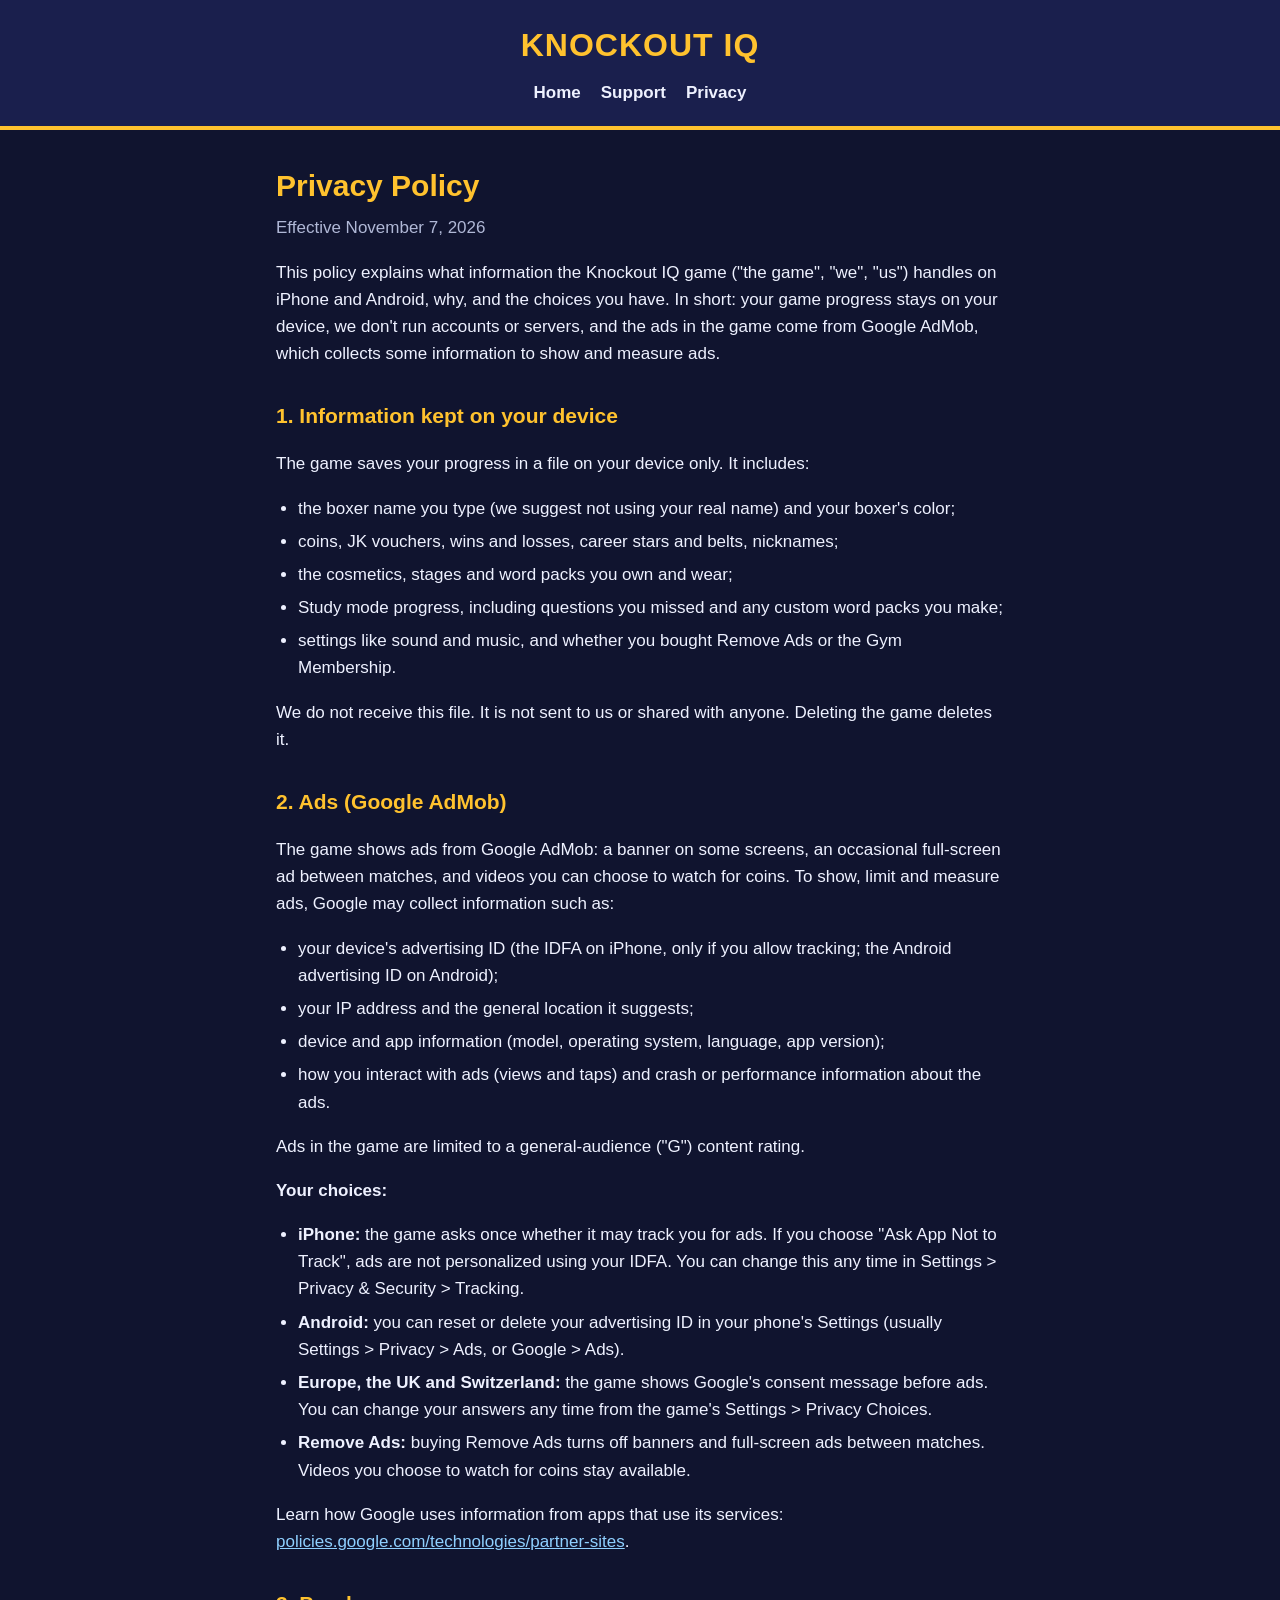
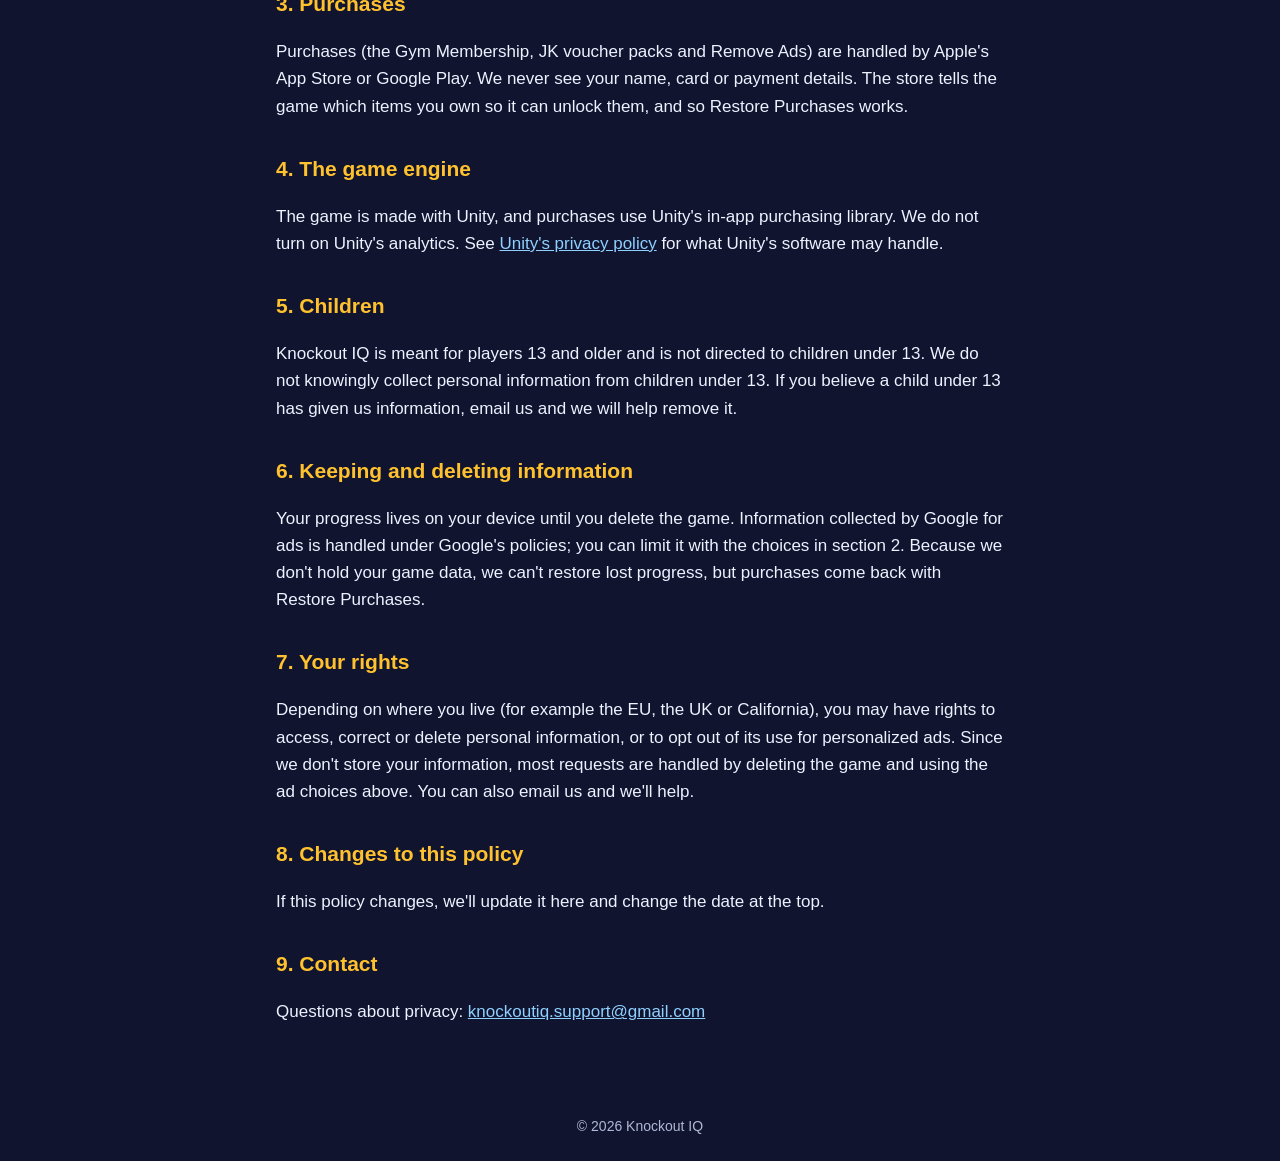
==== privacy.html @ 5c5ac6d5 "Initial commit" ====
<!doctype html>
<html lang="en">
<head>
  <meta charset="utf-8">
  <meta name="viewport" content="width=device-width, initial-scale=1">
  <title>Privacy Policy - Knockout IQ</title>
  <link rel="stylesheet" href="style.css">
</head>
<body>
  <header>
    <a class="brand" href="index.html">KNOCKOUT IQ</a>
    <nav><a href="index.html">Home</a><a href="support.html">Support</a><a href="privacy.html">Privacy</a></nav>
  </header>
  <main>
    <h1>Privacy Policy</h1>
    <p class="updated">Effective November 7, 2026</p>

    <p>This policy explains what information the Knockout IQ game ("the game", "we", "us")
      handles on iPhone and Android, why, and the choices you have. In short: your game progress
      stays on your device, we don't run accounts or servers, and the ads in the game come from
      Google AdMob, which collects some information to show and measure ads.</p>

    <h2>1. Information kept on your device</h2>
    <p>The game saves your progress in a file on your device only. It includes:</p>
    <ul>
      <li>the boxer name you type (we suggest not using your real name) and your boxer's color;</li>
      <li>coins, JK vouchers, wins and losses, career stars and belts, nicknames;</li>
      <li>the cosmetics, stages and word packs you own and wear;</li>
      <li>Study mode progress, including questions you missed and any custom word packs you make;</li>
      <li>settings like sound and music, and whether you bought Remove Ads or the Gym Membership.</li>
    </ul>
    <p>We do not receive this file. It is not sent to us or shared with anyone. Deleting the game
      deletes it.</p>

    <h2>2. Ads (Google AdMob)</h2>
    <p>The game shows ads from Google AdMob: a banner on some screens, an occasional full-screen ad
      between matches, and videos you can choose to watch for coins. To show, limit and measure
      ads, Google may collect information such as:</p>
    <ul>
      <li>your device's advertising ID (the IDFA on iPhone, only if you allow tracking; the
        Android advertising ID on Android);</li>
      <li>your IP address and the general location it suggests;</li>
      <li>device and app information (model, operating system, language, app version);</li>
      <li>how you interact with ads (views and taps) and crash or performance information about
        the ads.</li>
    </ul>
    <p>Ads in the game are limited to a general-audience ("G") content rating.</p>
    <p><strong>Your choices:</strong></p>
    <ul>
      <li><strong>iPhone:</strong> the game asks once whether it may track you for ads. If you
        choose "Ask App Not to Track", ads are not personalized using your IDFA. You can change
        this any time in Settings &gt; Privacy &amp; Security &gt; Tracking.</li>
      <li><strong>Android:</strong> you can reset or delete your advertising ID in your phone's
        Settings (usually Settings &gt; Privacy &gt; Ads, or Google &gt; Ads).</li>
      <li><strong>Europe, the UK and Switzerland:</strong> the game shows Google's consent
        message before ads. You can change your answers any time from the game's Settings &gt;
        Privacy Choices.</li>
      <li><strong>Remove Ads:</strong> buying Remove Ads turns off banners and full-screen ads
        between matches. Videos you choose to watch for coins stay available.</li>
    </ul>
    <p>Learn how Google uses information from apps that use its services:
      <a href="https://policies.google.com/technologies/partner-sites">policies.google.com/technologies/partner-sites</a>.</p>

    <h2>3. Purchases</h2>
    <p>Purchases (the Gym Membership, JK voucher packs and Remove Ads) are handled by Apple's App
      Store or Google Play. We never see your name, card or payment details. The store tells the
      game which items you own so it can unlock them, and so Restore Purchases works.</p>

    <h2>4. The game engine</h2>
    <p>The game is made with Unity, and purchases use Unity's in-app purchasing library. We do
      not turn on Unity's analytics. See
      <a href="https://unity.com/legal/game-player-and-app-user-privacy-policy">Unity's privacy policy</a>
      for what Unity's software may handle.</p>

    <h2>5. Children</h2>
    <p>Knockout IQ is meant for players 13 and older and is not directed to children under 13.
      We do not knowingly collect personal information from children under 13. If you believe a
      child under 13 has given us information, email us and we will help remove it.</p>

    <h2>6. Keeping and deleting information</h2>
    <p>Your progress lives on your device until you delete the game. Information collected by
      Google for ads is handled under Google's policies; you can limit it with the choices in
      section 2. Because we don't hold your game data, we can't restore lost progress, but
      purchases come back with Restore Purchases.</p>

    <h2>7. Your rights</h2>
    <p>Depending on where you live (for example the EU, the UK or California), you may have rights
      to access, correct or delete personal information, or to opt out of its use for
      personalized ads. Since we don't store your information, most requests are handled by
      deleting the game and using the ad choices above. You can also email us and we'll help.</p>

    <h2>8. Changes to this policy</h2>
    <p>If this policy changes, we'll update it here and change the date at the top.</p>

    <h2>9. Contact</h2>
    <p>Questions about privacy: <a href="mailto:knockoutiq.support@gmail.com">knockoutiq.support@gmail.com</a></p>
  </main>
  <footer>&copy; 2026 Knockout IQ</footer>
</body>
</html>
---- style.css ----
:root {
  --navy: #1a1f4d;
  --navy-deep: #10142f;
  --gold: #ffc22e;
  --text: #eef1ff;
  --muted: #b0b8d6;
  --link: #8fd0ff;
}
* { box-sizing: border-box; }
body {
  margin: 0;
  background: var(--navy-deep);
  color: var(--text);
  font: 17px/1.6 -apple-system, BlinkMacSystemFont, "Segoe UI", Roboto, Helvetica, Arial, sans-serif;
}
header {
  background: var(--navy);
  border-bottom: 4px solid var(--gold);
  padding: 20px 16px;
  text-align: center;
}
header a.brand {
  color: var(--gold);
  font-size: 32px;
  font-weight: 900;
  letter-spacing: 1px;
  text-decoration: none;
}
nav { margin-top: 8px; }
nav a { color: var(--text); margin: 0 10px; text-decoration: none; font-weight: 600; }
nav a:hover { color: var(--gold); }
main { max-width: 760px; margin: 0 auto; padding: 24px 16px 48px; }
h1 { color: var(--gold); font-size: 30px; margin: 8px 0 4px; }
h2 { color: var(--gold); font-size: 21px; margin-top: 32px; }
p.updated { color: var(--muted); margin-top: 0; }
a { color: var(--link); }
ul { padding-left: 22px; }
li { margin: 6px 0; }
.card {
  background: var(--navy);
  border: 1px solid #2f3770;
  border-radius: 14px;
  padding: 16px 18px;
  margin: 16px 0;
}
footer { color: var(--muted); text-align: center; font-size: 14px; padding: 24px 16px; }
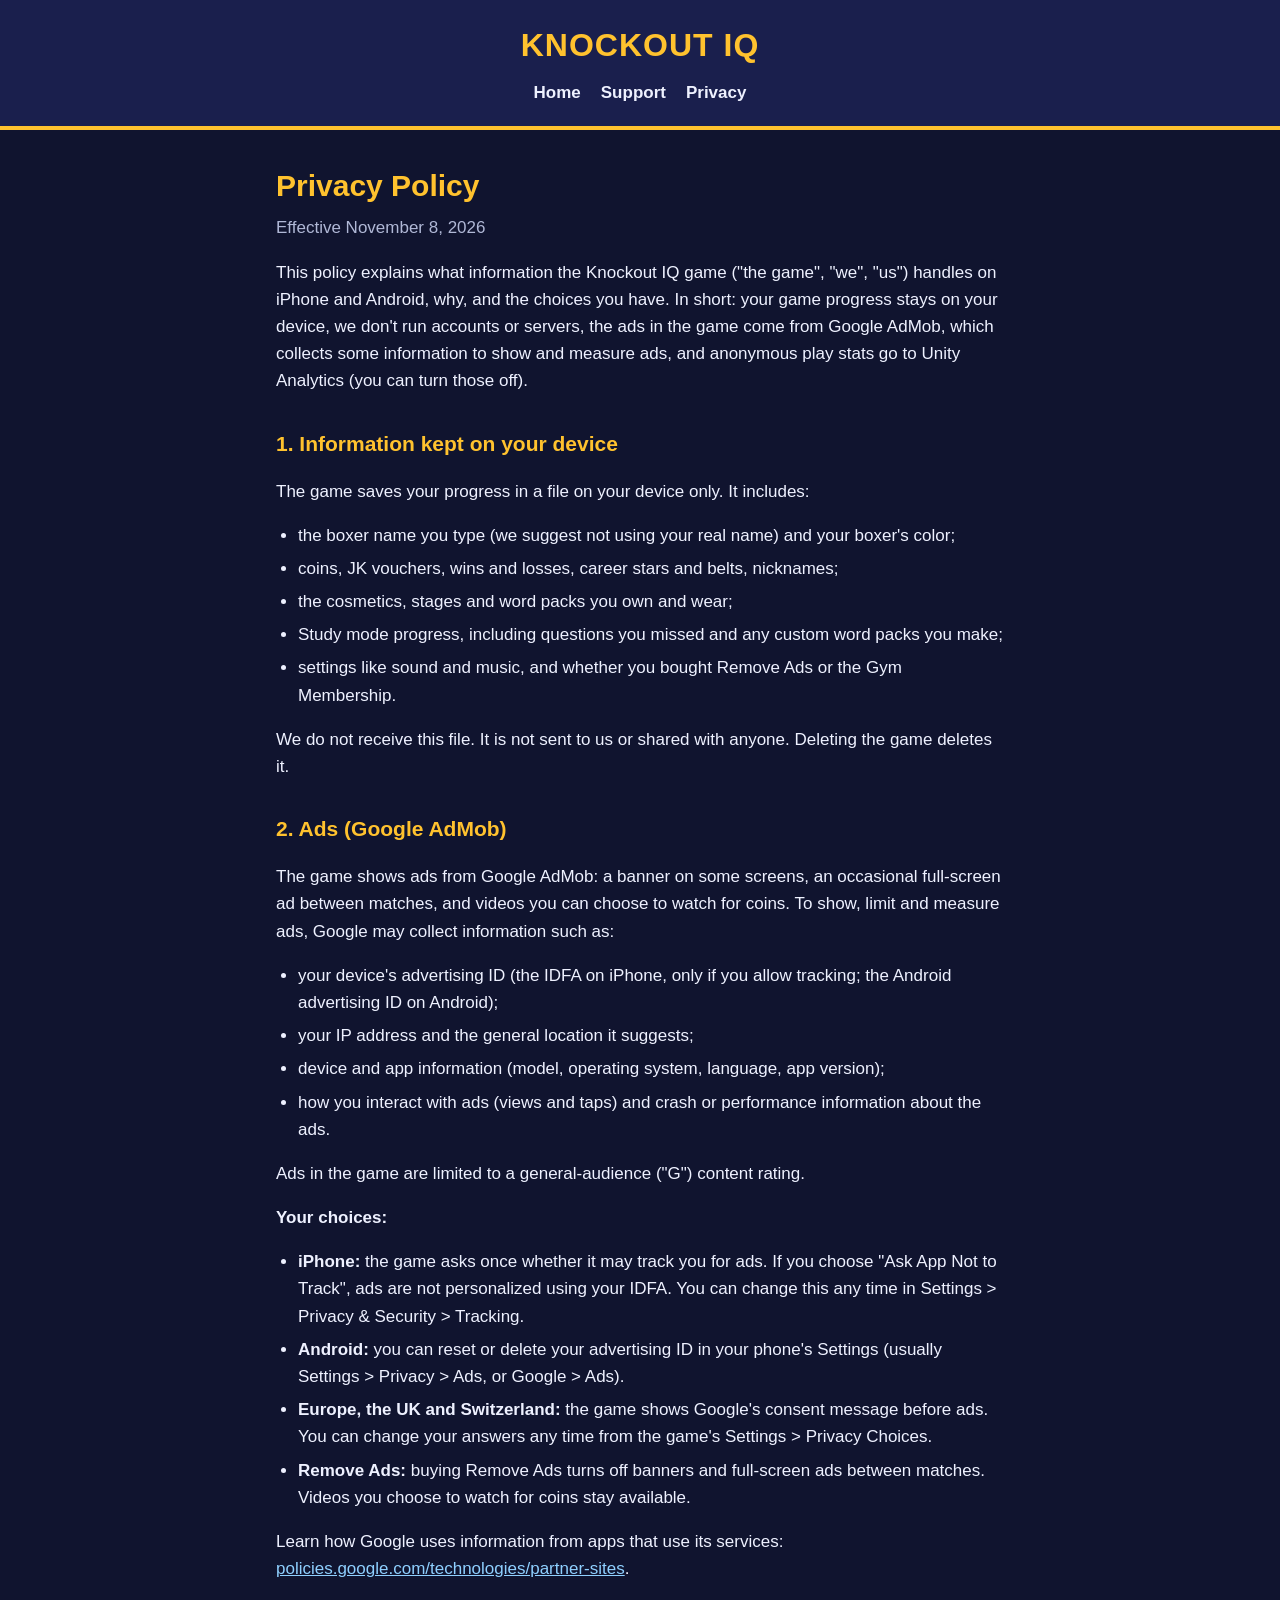
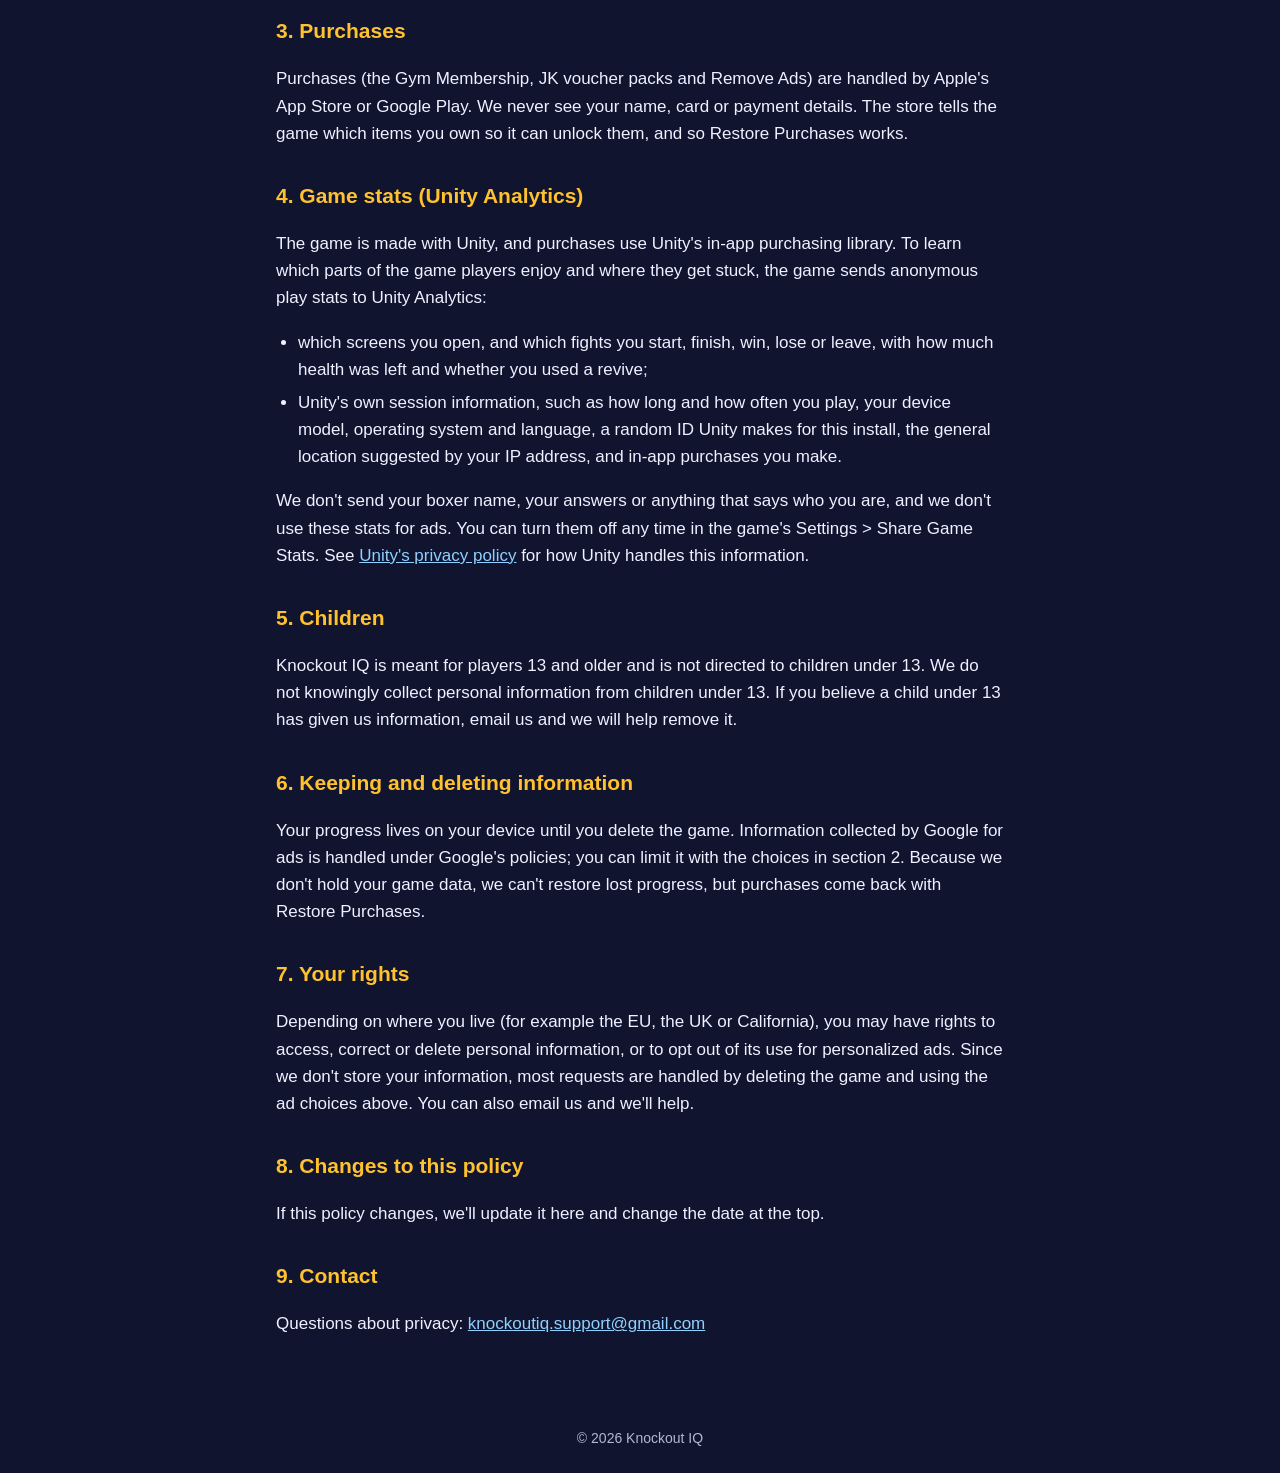
==== commit 897aa34a: "game analytics for unity added" ====
--- a/privacy.html
+++ b/privacy.html
@@ -13,12 +13,13 @@
   </header>
   <main>
     <h1>Privacy Policy</h1>
-    <p class="updated">Effective November 7, 2026</p>
+    <p class="updated">Effective November 8, 2026</p>
 
     <p>This policy explains what information the Knockout IQ game ("the game", "we", "us")
       handles on iPhone and Android, why, and the choices you have. In short: your game progress
-      stays on your device, we don't run accounts or servers, and the ads in the game come from
-      Google AdMob, which collects some information to show and measure ads.</p>
+      stays on your device, we don't run accounts or servers, the ads in the game come from
+      Google AdMob, which collects some information to show and measure ads, and anonymous
+      play stats go to Unity Analytics (you can turn those off).</p>
 
     <h2>1. Information kept on your device</h2>
     <p>The game saves your progress in a file on your device only. It includes:</p>
@@ -66,11 +67,22 @@
       Store or Google Play. We never see your name, card or payment details. The store tells the
       game which items you own so it can unlock them, and so Restore Purchases works.</p>
 
-    <h2>4. The game engine</h2>
-    <p>The game is made with Unity, and purchases use Unity's in-app purchasing library. We do
-      not turn on Unity's analytics. See
+    <h2>4. Game stats (Unity Analytics)</h2>
+    <p>The game is made with Unity, and purchases use Unity's in-app purchasing library. To
+      learn which parts of the game players enjoy and where they get stuck, the game sends
+      anonymous play stats to Unity Analytics:</p>
+    <ul>
+      <li>which screens you open, and which fights you start, finish, win, lose or leave, with
+        how much health was left and whether you used a revive;</li>
+      <li>Unity's own session information, such as how long and how often you play, your
+        device model, operating system and language, a random ID Unity makes for this install,
+        the general location suggested by your IP address, and in-app purchases you make.</li>
+    </ul>
+    <p>We don't send your boxer name, your answers or anything that says who you are, and we
+      don't use these stats for ads. You can turn them off any time in the game's
+      Settings &gt; Share Game Stats. See
       <a href="https://unity.com/legal/game-player-and-app-user-privacy-policy">Unity's privacy policy</a>
-      for what Unity's software may handle.</p>
+      for how Unity handles this information.</p>
 
     <h2>5. Children</h2>
     <p>Knockout IQ is meant for players 13 and older and is not directed to children under 13.
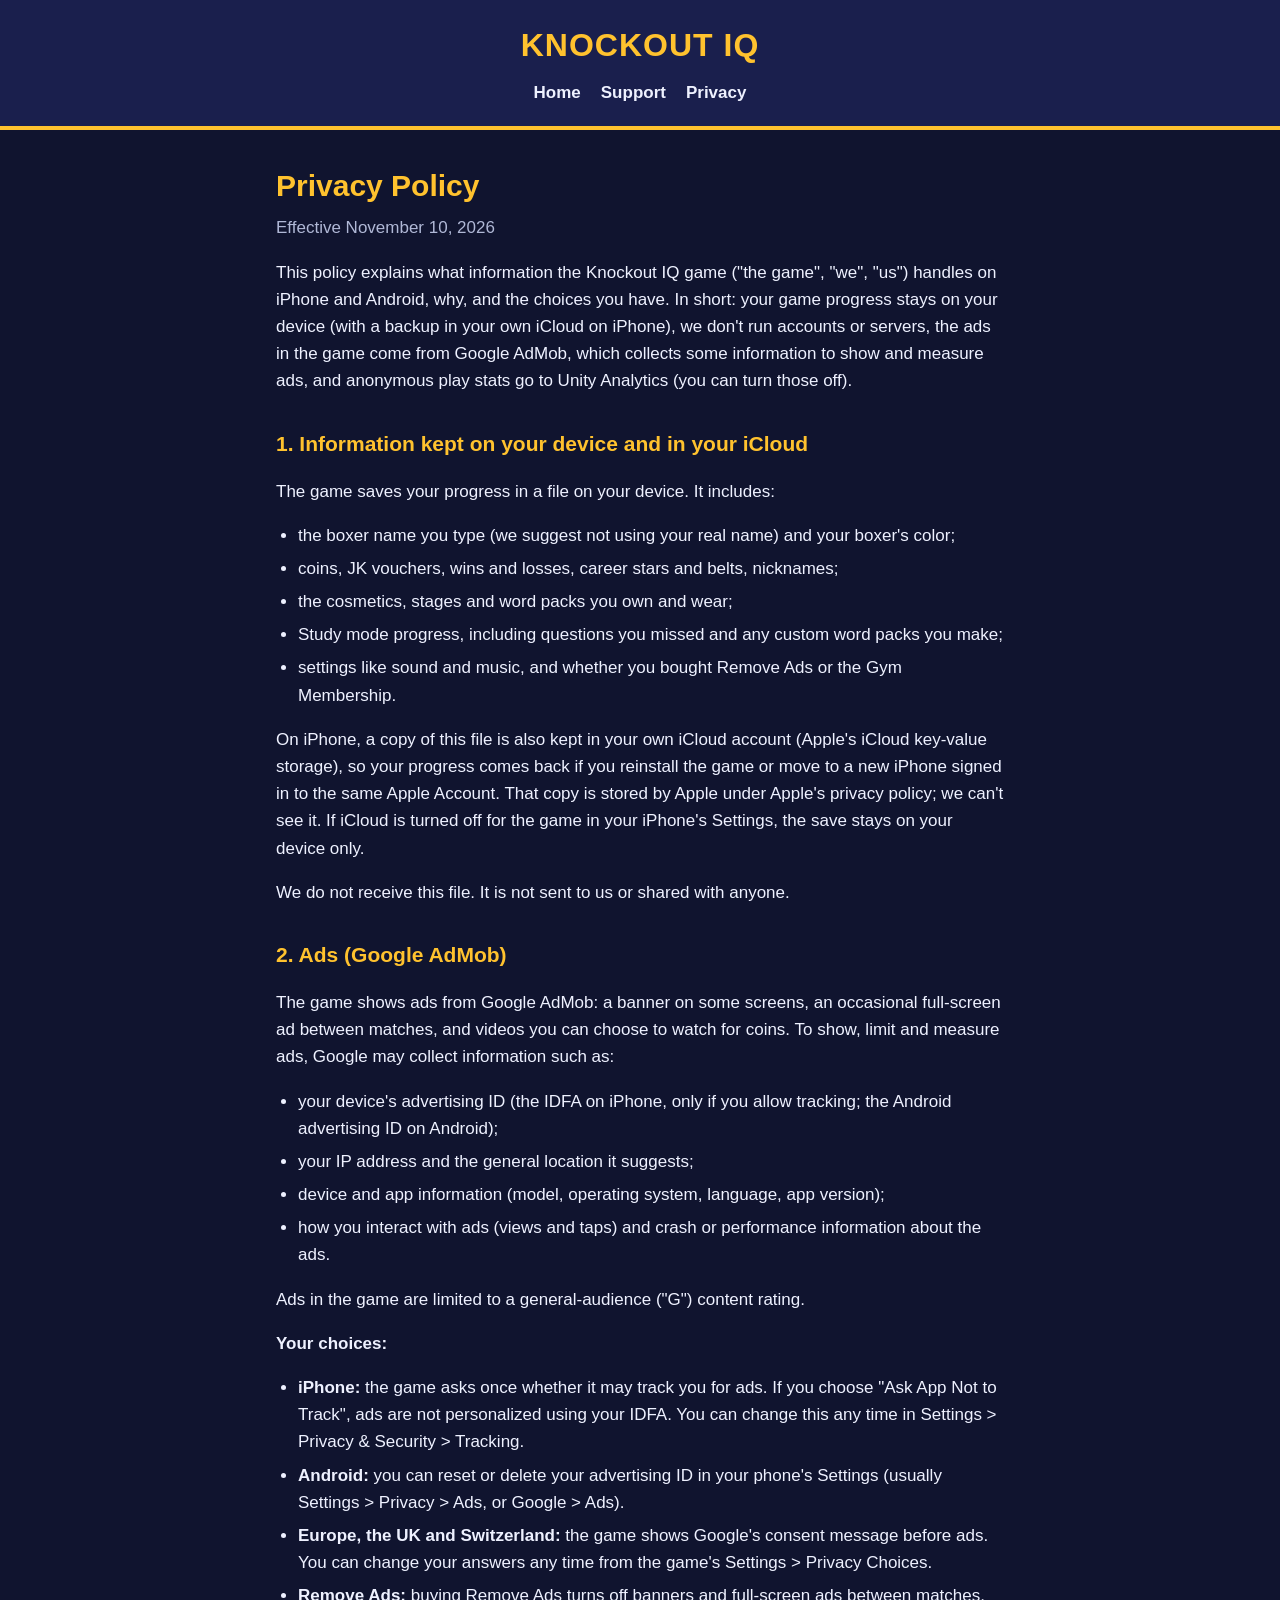
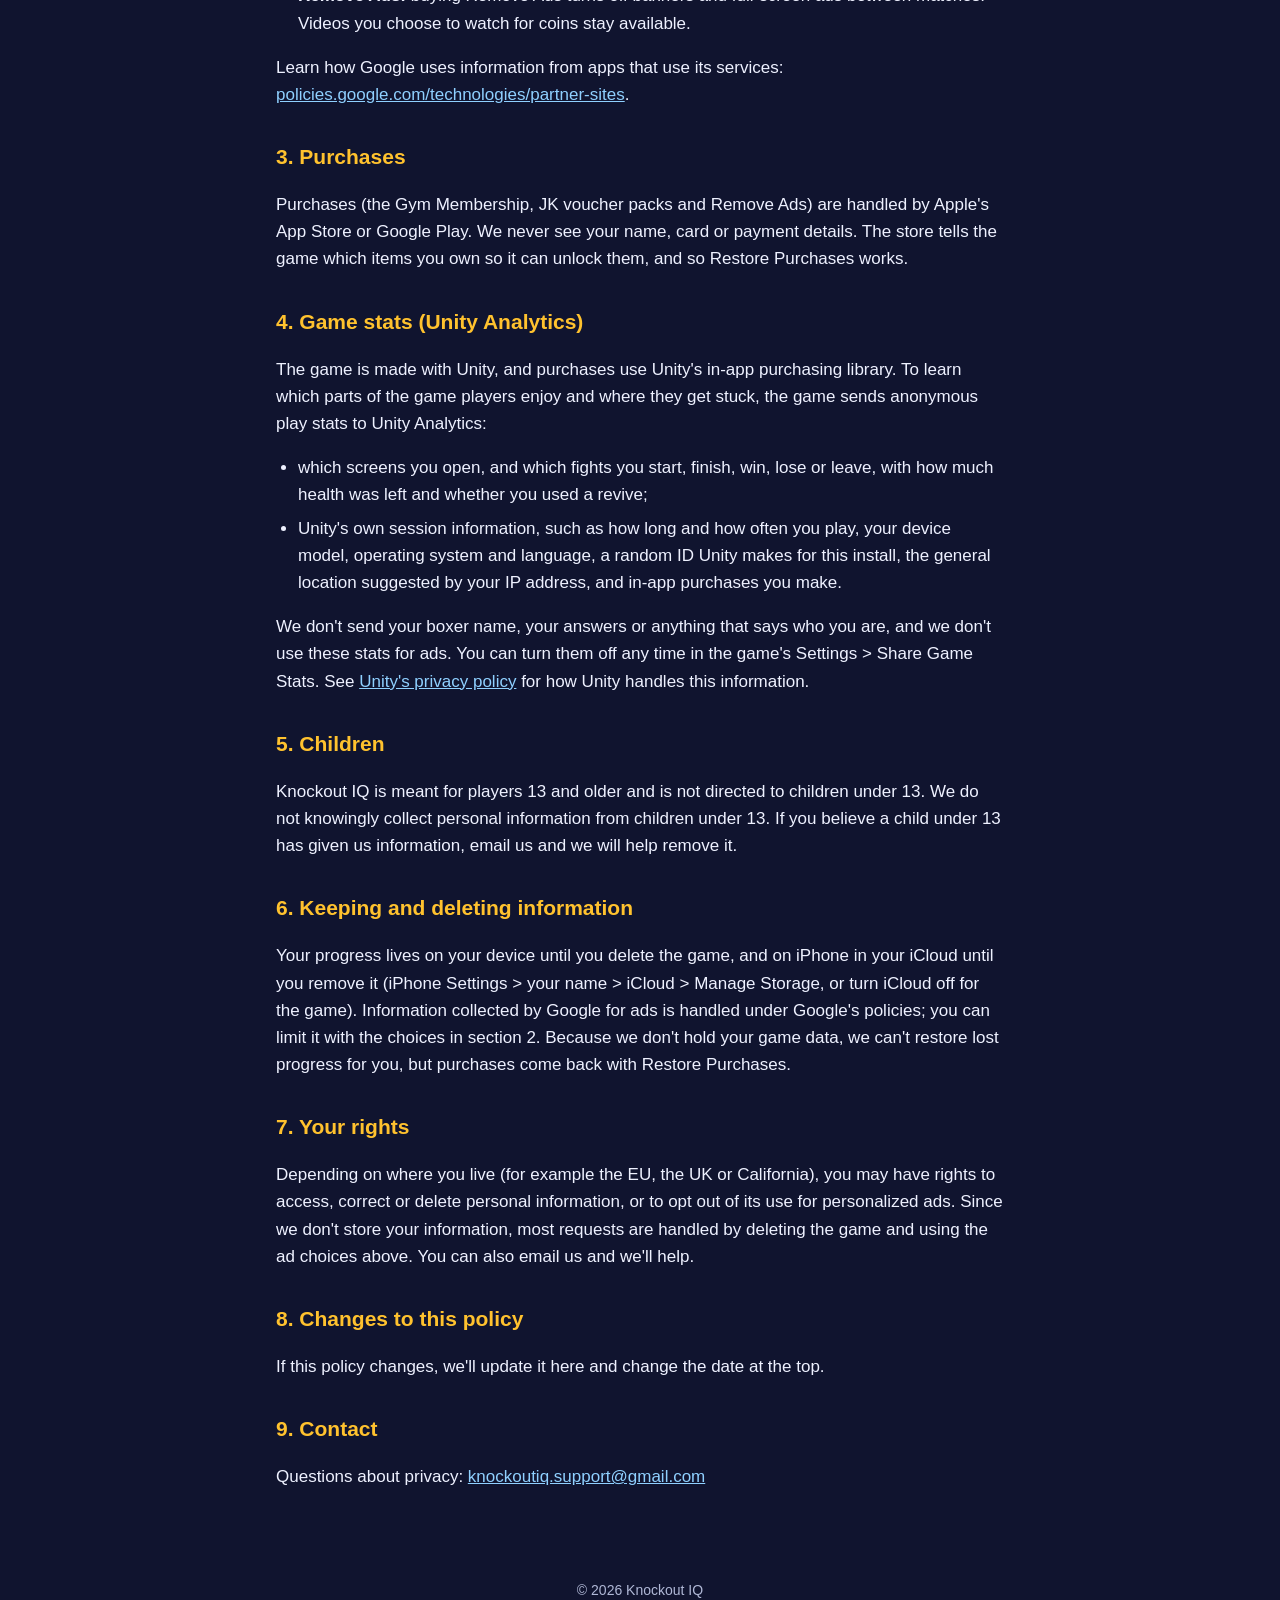
==== commit 71292931: "Privacy policy: iCloud backup" ====
--- a/privacy.html
+++ b/privacy.html
@@ -13,16 +13,17 @@
   </header>
   <main>
     <h1>Privacy Policy</h1>
-    <p class="updated">Effective November 8, 2026</p>
+    <p class="updated">Effective November 10, 2026</p>
 
     <p>This policy explains what information the Knockout IQ game ("the game", "we", "us")
       handles on iPhone and Android, why, and the choices you have. In short: your game progress
-      stays on your device, we don't run accounts or servers, the ads in the game come from
+      stays on your device (with a backup in your own iCloud on iPhone), we don't run accounts
+      or servers, the ads in the game come from
       Google AdMob, which collects some information to show and measure ads, and anonymous
       play stats go to Unity Analytics (you can turn those off).</p>
 
-    <h2>1. Information kept on your device</h2>
-    <p>The game saves your progress in a file on your device only. It includes:</p>
+    <h2>1. Information kept on your device and in your iCloud</h2>
+    <p>The game saves your progress in a file on your device. It includes:</p>
     <ul>
       <li>the boxer name you type (we suggest not using your real name) and your boxer's color;</li>
       <li>coins, JK vouchers, wins and losses, career stars and belts, nicknames;</li>
@@ -30,8 +31,12 @@
       <li>Study mode progress, including questions you missed and any custom word packs you make;</li>
       <li>settings like sound and music, and whether you bought Remove Ads or the Gym Membership.</li>
     </ul>
-    <p>We do not receive this file. It is not sent to us or shared with anyone. Deleting the game
-      deletes it.</p>
+    <p>On iPhone, a copy of this file is also kept in your own iCloud account (Apple's iCloud
+      key-value storage), so your progress comes back if you reinstall the game or move to a new
+      iPhone signed in to the same Apple Account. That copy is stored by Apple under Apple's privacy
+      policy; we can't see it. If iCloud is turned off for the game in your iPhone's Settings, the
+      save stays on your device only.</p>
+    <p>We do not receive this file. It is not sent to us or shared with anyone.</p>
 
     <h2>2. Ads (Google AdMob)</h2>
     <p>The game shows ads from Google AdMob: a banner on some screens, an occasional full-screen ad
@@ -90,10 +95,12 @@
       child under 13 has given us information, email us and we will help remove it.</p>
 
     <h2>6. Keeping and deleting information</h2>
-    <p>Your progress lives on your device until you delete the game. Information collected by
+    <p>Your progress lives on your device until you delete the game, and on iPhone in your
+      iCloud until you remove it (iPhone Settings > your name > iCloud > Manage Storage, or
+      turn iCloud off for the game). Information collected by
       Google for ads is handled under Google's policies; you can limit it with the choices in
-      section 2. Because we don't hold your game data, we can't restore lost progress, but
-      purchases come back with Restore Purchases.</p>
+      section 2. Because we don't hold your game data, we can't restore lost progress for you,
+      but purchases come back with Restore Purchases.</p>
 
     <h2>7. Your rights</h2>
     <p>Depending on where you live (for example the EU, the UK or California), you may have rights
